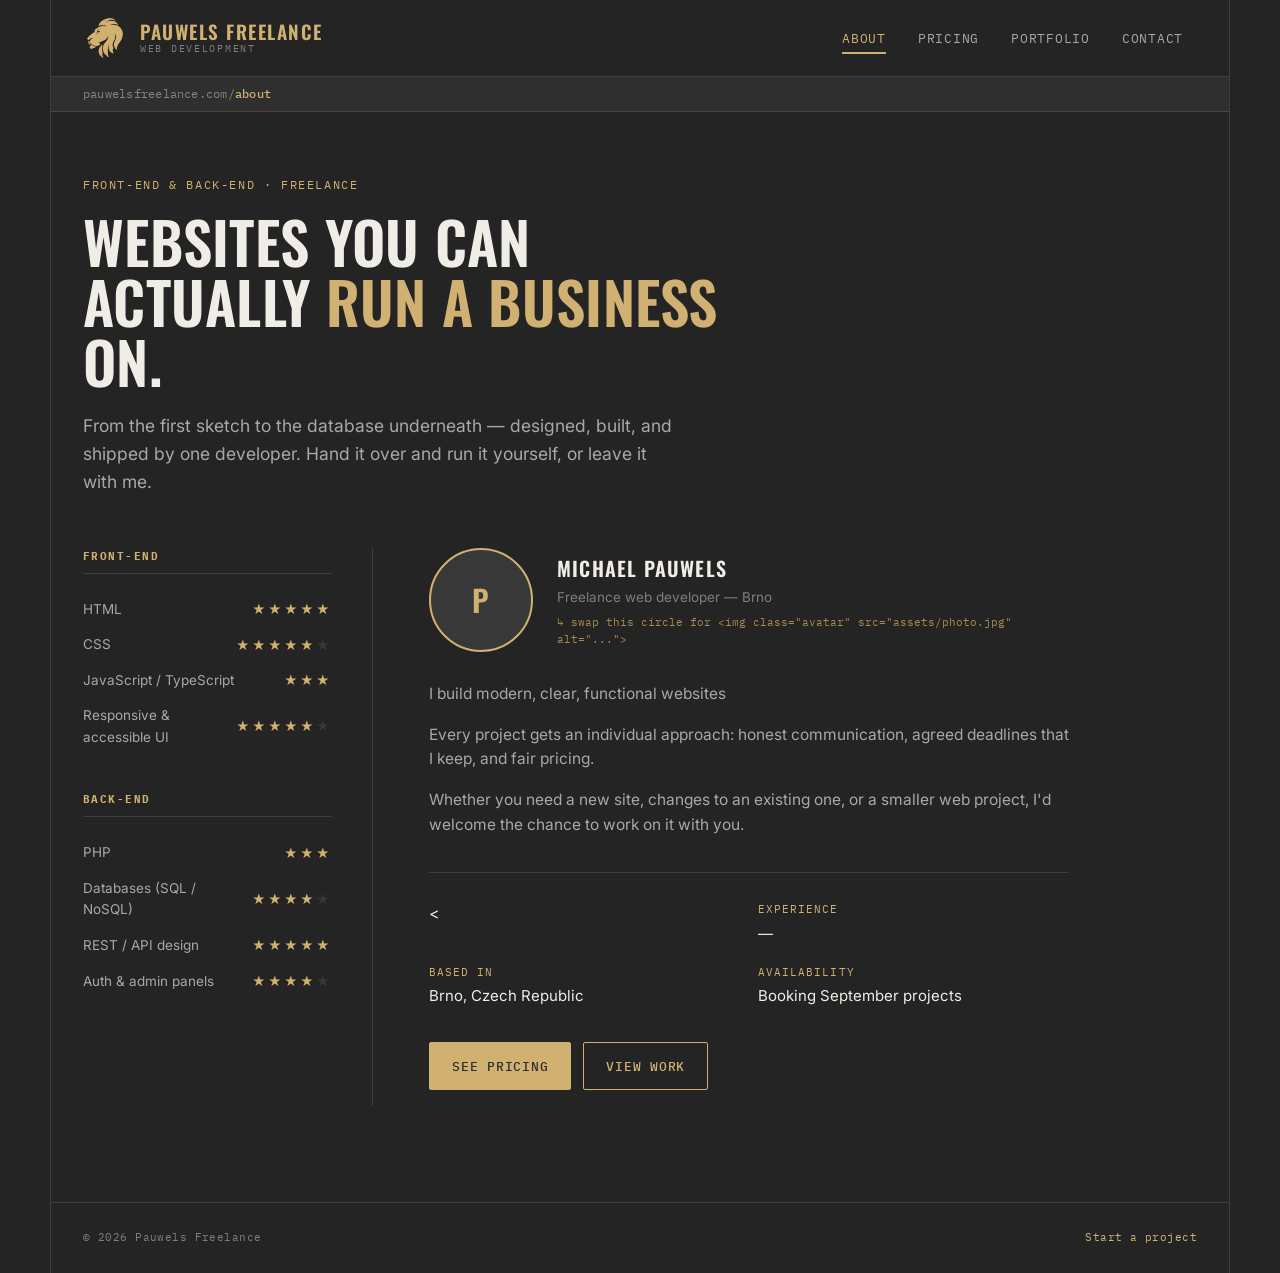
==== index.html @ d640a783 "modified:   index.html" ====
<!DOCTYPE html>
<html lang="en">

<head>
  <meta charset="UTF-8">
  <meta name="viewport" content="width=device-width, initial-scale=1.0">
  <meta name="description"
    content="Pauwels Freelance — front-end and back-end web development. Custom websites, databases and admin panels, built and maintained by one developer.">
  <title>Pauwels Freelance — Web Development</title>
  <link rel="preconnect" href="https://fonts.googleapis.com">
  <link rel="preconnect" href="https://fonts.gstatic.com" crossorigin>
  <link
    href="https://fonts.googleapis.com/css2?family=Oswald:wght@400;500;600&family=Inter:wght@400;500;600&family=IBM+Plex+Mono:wght@400;500&display=swap"
    rel="stylesheet">
  <link rel="icon" href="assets/logo.png">
  <link rel="stylesheet" href="styles.css">
</head>

<body>
  <div class="frame">

    <header class="topbar">
      <a class="brand" href="index.html">
        <img class="brand-logo" src="assets/logo.png" alt="Pauwels Freelance">
        <span class="brand-word">Pauwels Freelance<span>Web Development</span></span>
      </a>
      <nav class="mainnav" id="mainnav">
        <a href="index.html" class="active">About</a>
        <a href="pricing.html">Pricing</a>
        <a href="portfolio.html">Portfolio</a>
        <a href="contact.html">Contact</a>
      </nav>
      <button class="nav-toggle" aria-label="Toggle menu">☰</button>
    </header>

    <div class="pathbar">pauwelsfreelance.com/<b>about</b></div>

    <main>
      <section class="page">
        <p class="eyebrow">Front-end &amp; Back-end · Freelance</p>
        <h1>Websites you can<br>actually <em>run a business</em><br>on.</h1>
        <p class="lede">From the first sketch to the database underneath — designed, built, and shipped by one
          developer. Hand it over and run it yourself, or leave it with me.</p>

        <div class="about-grid">
          <div class="skills-col">
            <h4>Front-end</h4>
            <div class="skill-row"><span>HTML</span><span class="stars"><span class="on">★★★★★</span></span></div>
            <div class="skill-row"><span>CSS</span><span class="stars"><span class="on">★★★★★</span><span
                  class="off">★</span></span></div>
            <div class="skill-row"><span>JavaScript / TypeScript</span><span class="stars"><span
                  class="on">★★★</span></span></div>
            <div class="skill-row"><span>Responsive &amp; accessible UI</span><span class="stars"><span
                  class="on">★★★★★</span><span class="off">★</span></span></div>

            <h4 class="second">Back-end</h4>
            <div class="skill-row"><span>PHP</span><span class="stars"><span class="on">★★★</span></span></div>
            <div class="skill-row"><span>Databases (SQL / NoSQL)</span><span class="stars"><span
                  class="on">★★★★</span><span class="off">★</span></span></div>
            <div class="skill-row"><span>REST / API design</span><span class="stars"><span
                  class="on">★★★★★</span></span></div>
            <div class="skill-row"><span>Auth &amp; admin panels</span><span class="stars"><span
                  class="on">★★★★</span><span class="off">★</span></span></div>
          </div>

          <div class="about-main">
            <div class="avatar-row">
              <div class="avatar">P</div>
              <div>
                <div class="avatar-name">Michael Pauwels</div>
                <div class="avatar-role">Freelance web developer — Brno</div>
                <div class="avatar-note">↳ swap this circle for &lt;img class="avatar" src="assets/photo.jpg"
                  alt="..."&gt;</div>
              </div>
            </div>
            <div class="bio">
              <p>I build modern, clear, functional websites</p>
              <p>Every project gets an individual approach: honest communication, agreed deadlines that I keep, and fair
                pricing.</p>
              <p>Whether you need a new site, changes to an existing one, or a smaller web project, I'd welcome the
                chance to work on it with you.</p>
            </div>
            <div class="facts">
              <<div class="fact">
                <div class="k">Experience</div>
                <div class="v" id="experience" data-start="2026-04-01">—</div>
            </div>
            <div class="fact">
              <div class="k">Based in</div>
              <div class="v">Brno, Czech Republic</div>
            </div>
            <div class="fact">
              <div class="k">Availability</div>
              <div class="v">Booking September projects</div>
            </div>
          </div>
          <p style="margin-top:34px;">
            <a class="btn" href="pricing.html">See pricing</a>
            <a class="btn ghost" href="portfolio.html" style="margin-left:8px;">View work</a>
          </p>
        </div>
  </div>
  </section>
  </main>

  <footer>
    <span>© 2026 Pauwels Freelance</span>
    <span><a href="contact.html">Start a project</a></span>
  </footer>

  </div>
  <script src="script.js"></script>
</body>

</html>
---- styles.css ----
:root{
  /* --- Brand colors, sampled directly from the logo --- */
  --charcoal:#2F2F2F;        /* logo background */
  --gold:#D1B171;            /* logo lion + wordmark */

  /* --- Derived palette --- */
  --bg:#242424;              /* page background, a shade deeper than the logo */
  --surface:#2F2F2F;         /* cards / panels — the exact logo charcoal */
  --surface-2:#383838;       /* raised panels, hover states */
  --gold-bright:#E0C489;     /* hover / highlight */
  --gold-deep:#A98A52;       /* pressed / muted gold */
  --text:#F0EDE6;            /* primary text on dark */
  --text-70:rgba(240,237,230,.66);
  --text-45:rgba(240,237,230,.45);
  --line:rgba(209,177,113,.18);   /* hairlines: gold at low opacity */
  --line-soft:rgba(240,237,230,.10);

  --radius:2px;
  --font-display:'Oswald',sans-serif;   /* echoes the condensed logo wordmark */
  --font-body:'Inter',sans-serif;
  --font-mono:'IBM Plex Mono',monospace;
}
*{box-sizing:border-box;}
html{scroll-behavior:smooth;}
body{
  margin:0;
  background:var(--bg);
  color:var(--text);
  font-family:var(--font-body);
  line-height:1.6;
  -webkit-font-smoothing:antialiased;
}
a{color:inherit;}
:focus-visible{outline:2px solid var(--gold);outline-offset:2px;}
img{max-width:100%;display:block;}

/* ---------- Frame / chrome ---------- */
.frame{
  max-width:1180px;
  margin:0 auto;
  border-left:1px solid var(--line);
  border-right:1px solid var(--line);
  background:var(--bg);
  min-height:100vh;
}
header.topbar{
  display:flex;
  align-items:center;
  justify-content:space-between;
  padding:16px 32px;
  border-bottom:1px solid var(--line);
  background:var(--bg);
  position:sticky;
  top:0;
  z-index:20;
}
.brand{display:flex;align-items:center;gap:13px;text-decoration:none;}
.brand-logo{
  height:44px;width:auto;
  flex-shrink:0;
}
.brand-word{
  font-family:var(--font-display);
  font-weight:600;
  font-size:19px;
  letter-spacing:.08em;
  text-transform:uppercase;
  color:var(--gold);
  line-height:1.1;
}
.brand-word span{
  display:block;
  font-family:var(--font-mono);
  font-size:9.5px;
  letter-spacing:.18em;
  color:var(--text-45);
  text-transform:uppercase;
  font-weight:400;
  margin-top:2px;
}

nav.mainnav{display:flex;gap:4px;align-items:center;}
nav.mainnav a{
  font-family:var(--font-mono);
  font-size:12.5px;
  letter-spacing:.06em;
  text-transform:uppercase;
  text-decoration:none;
  color:var(--text-70);
  padding:9px 14px;
  position:relative;
  border-radius:var(--radius);
  display:inline-block;
  transition:color .15s ease;
}
nav.mainnav a:hover{color:var(--gold-bright);}
nav.mainnav a.active{color:var(--gold);}
nav.mainnav a.active::after{
  content:"";
  position:absolute;
  left:14px;right:14px;bottom:3px;
  height:2px;
  background:var(--gold);
}
.nav-toggle{
  display:none;
  background:none;
  border:1px solid var(--line);
  border-radius:var(--radius);
  width:38px;height:38px;
  cursor:pointer;
  font-family:var(--font-mono);
  color:var(--gold);
  font-size:16px;
}

.pathbar{
  font-family:var(--font-mono);
  font-size:11.5px;
  color:var(--text-45);
  padding:8px 32px;
  border-bottom:1px solid var(--line);
  background:var(--surface);
  letter-spacing:.02em;
}
.pathbar b{color:var(--gold);font-weight:500;}

main{padding:0;}
.page{padding:64px 32px 96px;animation:fade .35s ease;}
@keyframes fade{from{opacity:0;transform:translateY(6px);}to{opacity:1;transform:translateY(0);}}
@media (prefers-reduced-motion:reduce){
  .page{animation:none;}
  html{scroll-behavior:auto;}
}

.eyebrow{
  font-family:var(--font-mono);
  font-size:11.5px;
  letter-spacing:.14em;
  text-transform:uppercase;
  color:var(--gold);
  margin:0 0 16px;
}
h1{
  font-family:var(--font-display);
  font-weight:600;
  font-size:clamp(36px,5.2vw,58px);
  line-height:1.04;
  letter-spacing:.005em;
  text-transform:uppercase;
  margin:0 0 20px;
  color:var(--text);
}
h1 em{font-style:normal;color:var(--gold);}
h2{
  font-family:var(--font-display);
  font-weight:600;
  font-size:28px;
  letter-spacing:.02em;
  text-transform:uppercase;
  margin:0 0 8px;
}
h3{
  font-family:var(--font-display);
  font-weight:500;
  font-size:19px;
  letter-spacing:.04em;
  text-transform:uppercase;
  margin:0 0 6px;
  color:var(--text);
}
p{color:var(--text-70);margin:0 0 16px;}
.lede{font-size:17.5px;max-width:54ch;}

.btn{
  display:inline-flex;
  align-items:center;
  gap:8px;
  font-family:var(--font-mono);
  font-size:12.5px;
  letter-spacing:.06em;
  text-transform:uppercase;
  padding:13px 22px;
  border-radius:var(--radius);
  border:1px solid var(--gold);
  background:var(--gold);
  color:var(--charcoal);
  cursor:pointer;
  text-decoration:none;
  font-weight:500;
  transition:background .15s ease, color .15s ease, transform .1s ease;
}
.btn:hover{background:var(--gold-bright);border-color:var(--gold-bright);}
.btn:active{transform:translateY(1px);}
.btn.ghost{background:transparent;color:var(--gold);}
.btn.ghost:hover{background:var(--gold);color:var(--charcoal);}
.btn.small{padding:9px 16px;font-size:11px;}

/* ---------- ABOUT ---------- */
.about-grid{
  display:grid;
  grid-template-columns:290px 1fr;
  gap:56px;
  margin-top:52px;
}
.skills-col{border-right:1px solid var(--line);padding-right:40px;}
.skills-col h4{
  font-family:var(--font-mono);
  font-size:10.5px;
  text-transform:uppercase;
  letter-spacing:.14em;
  color:var(--gold);
  margin:0 0 18px;
  padding-bottom:8px;
  border-bottom:1px solid var(--line);
}
.skills-col h4.second{margin-top:36px;}
.skill-row{
  display:flex;
  justify-content:space-between;
  align-items:center;
  gap:12px;
  padding:7px 0;
  font-size:13.5px;
  color:var(--text-70);
}
.stars{
  letter-spacing:2px;
  font-size:13px;
  white-space:nowrap;
  flex-shrink:0;
}
.stars .on{color:var(--gold);}
.stars .off{color:var(--line-soft);}

.about-main{max-width:640px;}
.avatar-row{display:flex;gap:24px;align-items:center;margin-bottom:30px;}
.avatar{
  width:104px;height:104px;
  border-radius:50%;
  background:var(--surface-2);
  color:var(--gold);
  display:flex;align-items:center;justify-content:center;
  font-family:var(--font-display);
  font-size:30px;
  font-weight:600;
  letter-spacing:.05em;
  flex-shrink:0;
  border:2px solid var(--gold);
  overflow:hidden;
}
.avatar img{width:100%;height:100%;object-fit:cover;}
.avatar-name{
  font-family:var(--font-display);
  font-size:20px;
  font-weight:600;
  letter-spacing:.06em;
  text-transform:uppercase;
  color:var(--text);
}
.avatar-role{color:var(--text-45);font-size:13.5px;margin-top:3px;}
.avatar-note{font-family:var(--font-mono);font-size:10.5px;color:var(--gold-deep);margin-top:6px;}
.bio p{font-size:15.5px;}
.facts{
  display:grid;
  grid-template-columns:1fr 1fr;
  gap:18px;
  margin-top:34px;
  padding-top:28px;
  border-top:1px solid var(--line);
}
.fact .k{font-family:var(--font-mono);font-size:10.5px;text-transform:uppercase;color:var(--gold);letter-spacing:.1em;}
.fact .v{font-size:15px;margin-top:4px;color:var(--text);}

/* ---------- PRICING ---------- */
.tier-grid{
  display:grid;
  grid-template-columns:repeat(3,1fr);
  gap:1px;
  background:var(--line);
  border:1px solid var(--line);
  margin-top:44px;
}
.tier{
  background:var(--surface);
  padding:32px 26px;
  display:flex;
  flex-direction:column;
}
.tier.featured{
  background:var(--gold);
  color:var(--charcoal);
}
.tier.featured h3{color:var(--charcoal);}
.tier.featured p{color:rgba(47,47,47,.75);}
.tier.featured .tier-tag{color:rgba(47,47,47,.7);}
.tier.featured .tier-price{color:var(--charcoal);}
.tier.featured .tier-price small{color:rgba(47,47,47,.65);}
.tier.featured li{color:rgba(47,47,47,.85);border-top-color:rgba(47,47,47,.18);}
.tier.featured li::before{color:var(--charcoal);}
.tier.featured .btn{background:var(--charcoal);border-color:var(--charcoal);color:var(--gold);}
.tier.featured .btn:hover{background:#1c1c1c;border-color:#1c1c1c;}

.tier-tag{
  font-family:var(--font-mono);
  font-size:10.5px;
  letter-spacing:.14em;
  text-transform:uppercase;
  color:var(--gold);
  margin-bottom:12px;
}
.tier-price{
  font-family:var(--font-display);
  font-weight:600;
  font-size:32px;
  letter-spacing:.02em;
  margin:16px 0 20px;
  color:var(--gold);
}
.tier-price small{
  font-family:var(--font-mono);
  font-size:11.5px;
  color:var(--text-45);
  display:block;
  margin-top:5px;
  font-weight:400;
  letter-spacing:.04em;
  text-transform:none;
}
.tier ul{list-style:none;margin:0 0 26px;padding:0;flex-grow:1;}
.tier li{
  font-size:13.5px;
  color:var(--text-70);
  padding:10px 0;
  border-top:1px solid var(--line-soft);
  display:flex;
  gap:10px;
}
.tier li:first-child{border-top:none;}
.tier li::before{content:"—";color:var(--gold);flex-shrink:0;}

.addons{
  display:grid;
  grid-template-columns:1fr 1fr;
  gap:1px;
  background:var(--line);
  border:1px solid var(--line);
  border-top:none;
}
.addon{background:var(--surface-2);padding:28px 26px;}
.addon .rate{
  font-family:var(--font-display);
  font-weight:600;
  font-size:24px;
  letter-spacing:.03em;
  color:var(--gold);
  margin:10px 0 12px;
}
.addon p{font-size:13.5px;}

/* ---------- PORTFOLIO ---------- */
.proj-grid{
  display:grid;
  grid-template-columns:repeat(2,1fr);
  gap:1px;
  background:var(--line);
  border:1px solid var(--line);
  margin-top:44px;
}
.proj{
  background:var(--surface);
  display:flex;
  flex-direction:column;
  transition:background .2s ease;
}
.proj:hover{background:var(--surface-2);}
.proj-thumb{
  aspect-ratio:16/9;
  background:var(--bg);
  border-bottom:1px solid var(--line);
  display:flex;align-items:center;justify-content:center;
  overflow:hidden;
}
.proj-thumb img{width:100%;height:100%;object-fit:cover;}
.proj-thumb span{
  font-family:var(--font-mono);
  font-size:10.5px;
  letter-spacing:.1em;
  text-transform:uppercase;
  color:var(--gold-deep);
  border:1px dashed var(--line);
  padding:6px 12px;
}
.proj-body{padding:24px;flex-grow:1;display:flex;flex-direction:column;}
.proj-tags{display:flex;flex-wrap:wrap;gap:6px;margin-bottom:14px;}
.proj-tags span{
  font-family:var(--font-mono);
  font-size:10px;
  letter-spacing:.06em;
  color:var(--gold);
  border:1px solid var(--line);
  padding:3px 9px;
  border-radius:999px;
}
.proj-body p{font-size:13.5px;margin-bottom:20px;flex-grow:1;}
.proj-body .btn{align-self:flex-start;}

/* ---------- CONTACT ---------- */
.contact-grid{display:grid;grid-template-columns:1fr 1fr;gap:56px;margin-top:44px;}
form{display:flex;flex-direction:column;gap:20px;}
label{
  font-family:var(--font-mono);
  font-size:10.5px;
  text-transform:uppercase;
  letter-spacing:.12em;
  color:var(--gold);
  margin-bottom:7px;
  display:block;
}
input,select,textarea{
  width:100%;
  font-family:var(--font-body);
  font-size:14.5px;
  padding:12px 14px;
  border:1px solid var(--line);
  border-radius:var(--radius);
  background:var(--surface);
  color:var(--text);
}
input:focus,select:focus,textarea:focus{border-color:var(--gold);}
select option{background:var(--surface);color:var(--text);}
textarea{resize:vertical;min-height:130px;}
input::placeholder,textarea::placeholder{color:var(--text-45);}

.contact-side{border-left:1px solid var(--line);padding-left:44px;}
.contact-side h4{
  font-family:var(--font-mono);
  font-size:10.5px;
  text-transform:uppercase;
  letter-spacing:.12em;
  color:var(--gold);
  margin:0 0 12px;
}
.contact-side .direct{margin-bottom:34px;}
.contact-side .direct a{
  font-size:15px;
  text-decoration:none;
  color:var(--text);
  border-bottom:1px solid var(--gold);
}
.contact-side .direct a:hover{color:var(--gold);}
.contact-side .direct p{margin:0;}

.selected-tier-banner{
  display:none;
  background:var(--surface-2);
  border-left:3px solid var(--gold);
  color:var(--text-70);
  padding:14px 16px;
  font-family:var(--font-mono);
  font-size:12.5px;
  margin-bottom:24px;
  border-radius:var(--radius);
}
.selected-tier-banner.show{display:block;}
.selected-tier-banner b{color:var(--gold);font-weight:500;}
.form-status{
  font-family:var(--font-mono);
  font-size:12.5px;
  color:var(--gold);
  display:none;
}
.form-status.show{display:block;}

footer{
  border-top:1px solid var(--line);
  padding:26px 32px;
  display:flex;
  justify-content:space-between;
  align-items:center;
  font-family:var(--font-mono);
  font-size:11px;
  letter-spacing:.04em;
  color:var(--text-45);
  flex-wrap:wrap;
  gap:10px;
}
footer a{color:var(--gold);text-decoration:none;}

@media (max-width:820px){
  .about-grid,.contact-grid{grid-template-columns:1fr;gap:0;}
  .skills-col{border-right:none;border-bottom:1px solid var(--line);padding-right:0;padding-bottom:34px;margin-bottom:34px;}
  .contact-side{border-left:none;border-top:1px solid var(--line);padding-left:0;padding-top:36px;margin-top:36px;}
  .tier-grid,.proj-grid,.addons{grid-template-columns:1fr;}
  nav.mainnav{
    display:none;
    position:absolute;
    top:77px;left:0;right:0;
    background:var(--surface);
    border-bottom:1px solid var(--line);
    flex-direction:column;
    align-items:flex-start;
    padding:10px 32px 18px;
    gap:2px;
  }
  nav.mainnav.open{display:flex;}
  .nav-toggle{display:block;}
  header.topbar{padding:14px 20px;}
  .page{padding:44px 20px 72px;}
  .pathbar{padding:8px 20px;}
  footer{padding:22px 20px;}
  .avatar-row{gap:18px;}
}
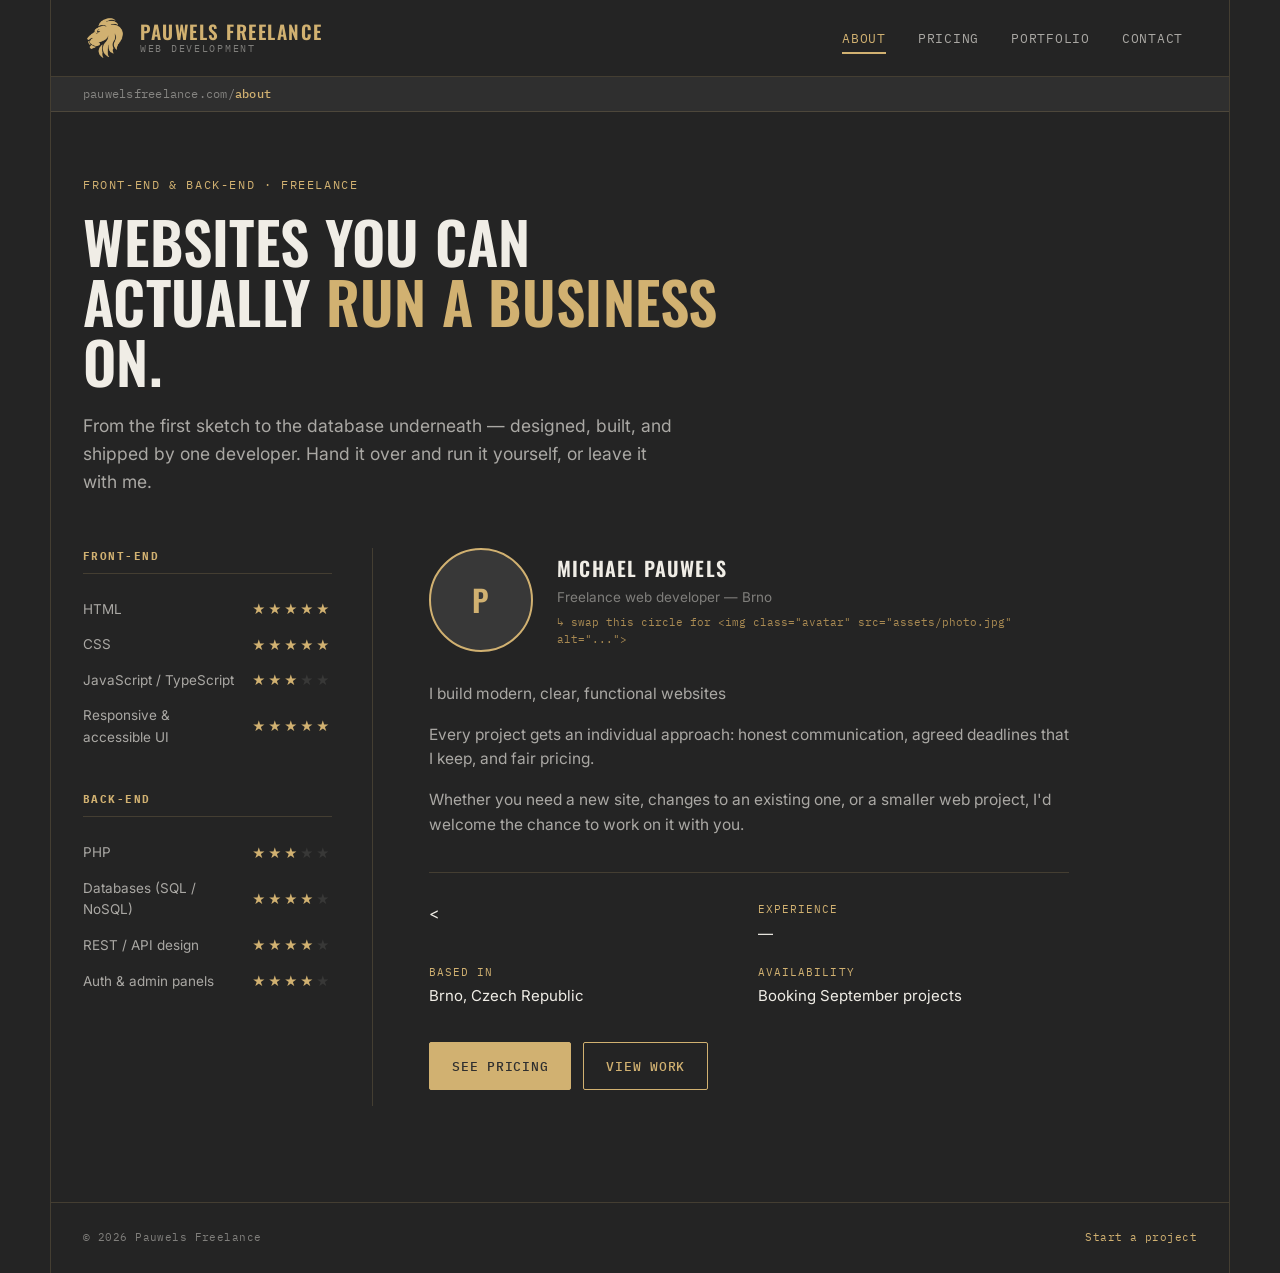
==== commit b8e553a0: "modified:   index.html" ====
--- a/index.html
+++ b/index.html
@@ -46,21 +46,15 @@
           <div class="skills-col">
             <h4>Front-end</h4>
             <div class="skill-row"><span>HTML</span><span class="stars"><span class="on">★★★★★</span></span></div>
-            <div class="skill-row"><span>CSS</span><span class="stars"><span class="on">★★★★★</span><span
-                  class="off">★</span></span></div>
-            <div class="skill-row"><span>JavaScript / TypeScript</span><span class="stars"><span
-                  class="on">★★★</span></span></div>
-            <div class="skill-row"><span>Responsive &amp; accessible UI</span><span class="stars"><span
-                  class="on">★★★★★</span><span class="off">★</span></span></div>
+            <div class="skill-row"><span>CSS</span><span class="stars"><span class="on">★★★★★</span><span class="off"></span></span></div>
+            <div class="skill-row"><span>JavaScript / TypeScript</span><span class="stars"><span class="on">★★★</span><span class="off">★★</span></span></div>
+            <div class="skill-row"><span>Responsive &amp; accessible UI</span><span class="stars"><span class="on">★★★★★</span><span class="off"></span></span></div>
 
             <h4 class="second">Back-end</h4>
-            <div class="skill-row"><span>PHP</span><span class="stars"><span class="on">★★★</span></span></div>
-            <div class="skill-row"><span>Databases (SQL / NoSQL)</span><span class="stars"><span
-                  class="on">★★★★</span><span class="off">★</span></span></div>
-            <div class="skill-row"><span>REST / API design</span><span class="stars"><span
-                  class="on">★★★★★</span></span></div>
-            <div class="skill-row"><span>Auth &amp; admin panels</span><span class="stars"><span
-                  class="on">★★★★</span><span class="off">★</span></span></div>
+            <div class="skill-row"><span>PHP</span><span class="stars"><span class="on">★★★</span><span class="off">★★</span></span></div>
+            <div class="skill-row"><span>Databases (SQL / NoSQL)</span><span class="stars"><span class="on">★★★★</span><span class="off">★</span></span></div>
+            <div class="skill-row"><span>REST / API design</span><span class="stars"><span class="on">★★★★</span><span class="off">★</span></span></div>
+            <div class="skill-row"><span>Auth &amp; admin panels</span><span class="stars"><span class="on">★★★★</span><span class="off">★</span></span></div>
           </div>
 
           <div class="about-main">
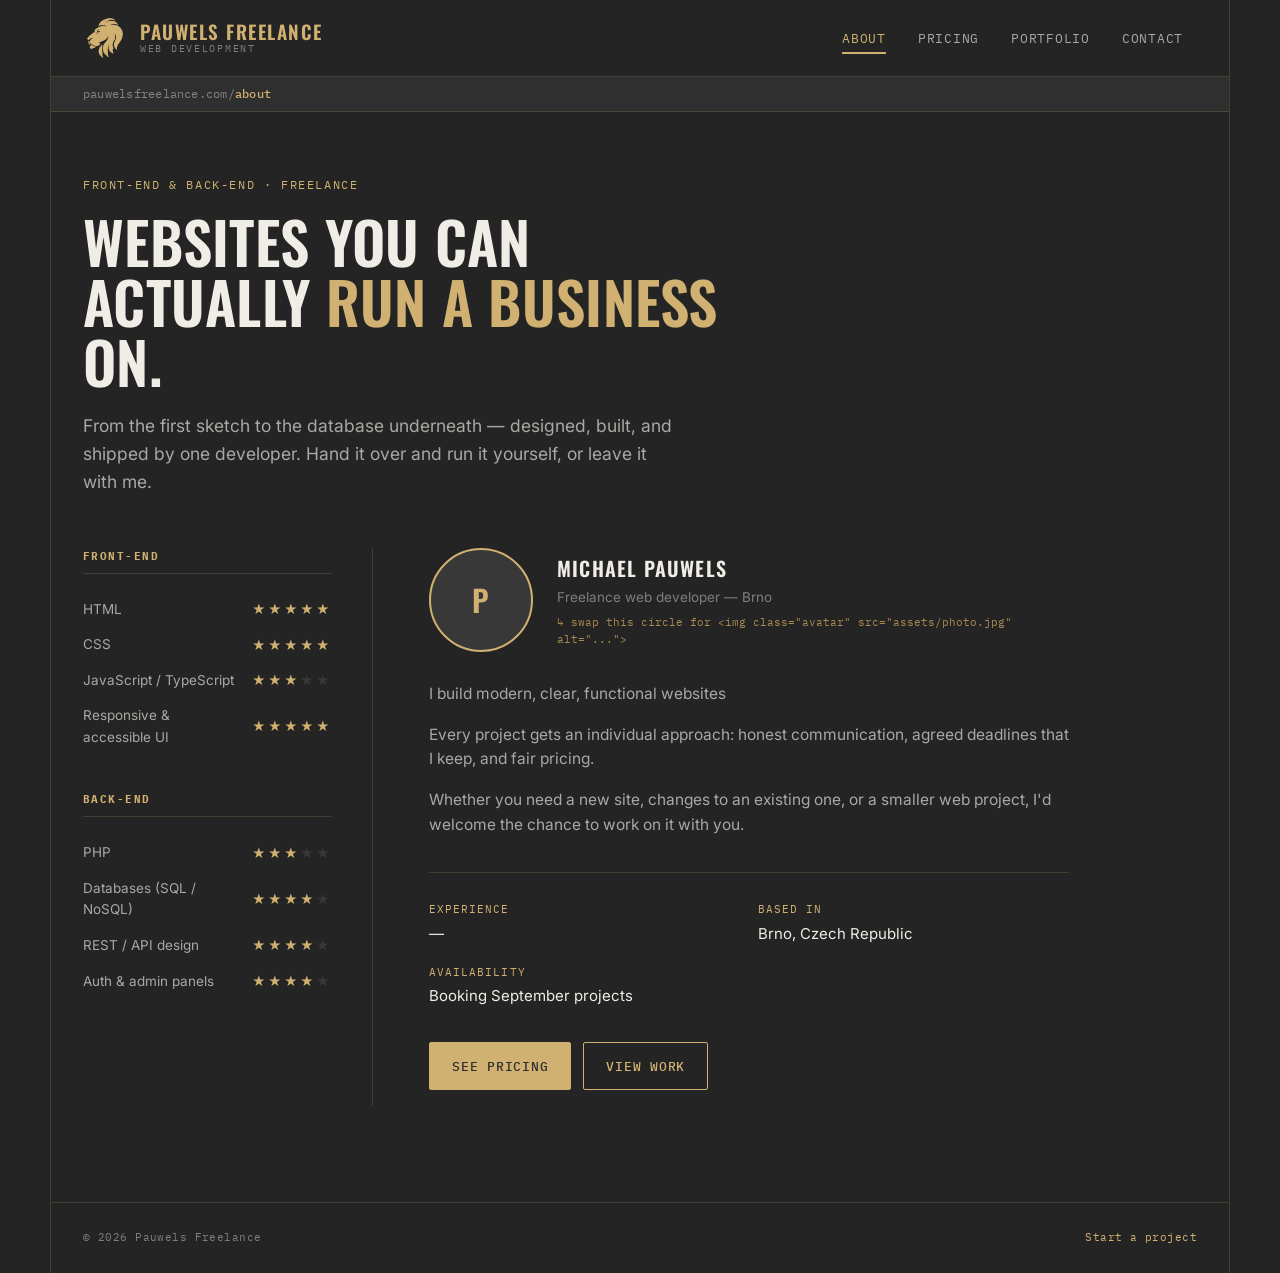
==== commit 3f9b51cf: "Changes to be committed: 	modified:   contact.html 	modified:   index.html 	modified:   portfolio.ht" ====
--- a/index.html
+++ b/index.html
@@ -20,10 +20,10 @@
   <div class="frame">
 
     <header class="topbar">
-      <a class="brand" href="index.html">
-        <img class="brand-logo" src="assets/logo.png" alt="Pauwels Freelance">
-        <span class="brand-word">Pauwels Freelance<span>Web Development</span></span>
-      </a>
+    <a class="brand" href="index.html">
+      <img class="brand-logo" src="assets/logo.png" alt="Pauwels Freelance">
+      <span class="brand-word">Pauwels Freelance<span>Web Development</span></span>
+    </a>
       <nav class="mainnav" id="mainnav">
         <a href="index.html" class="active">About</a>
         <a href="pricing.html">Pricing</a>
@@ -75,7 +75,7 @@
                 chance to work on it with you.</p>
             </div>
             <div class="facts">
-              <<div class="fact">
+            <div class="fact">
                 <div class="k">Experience</div>
                 <div class="v" id="experience" data-start="2026-04-01">—</div>
             </div>
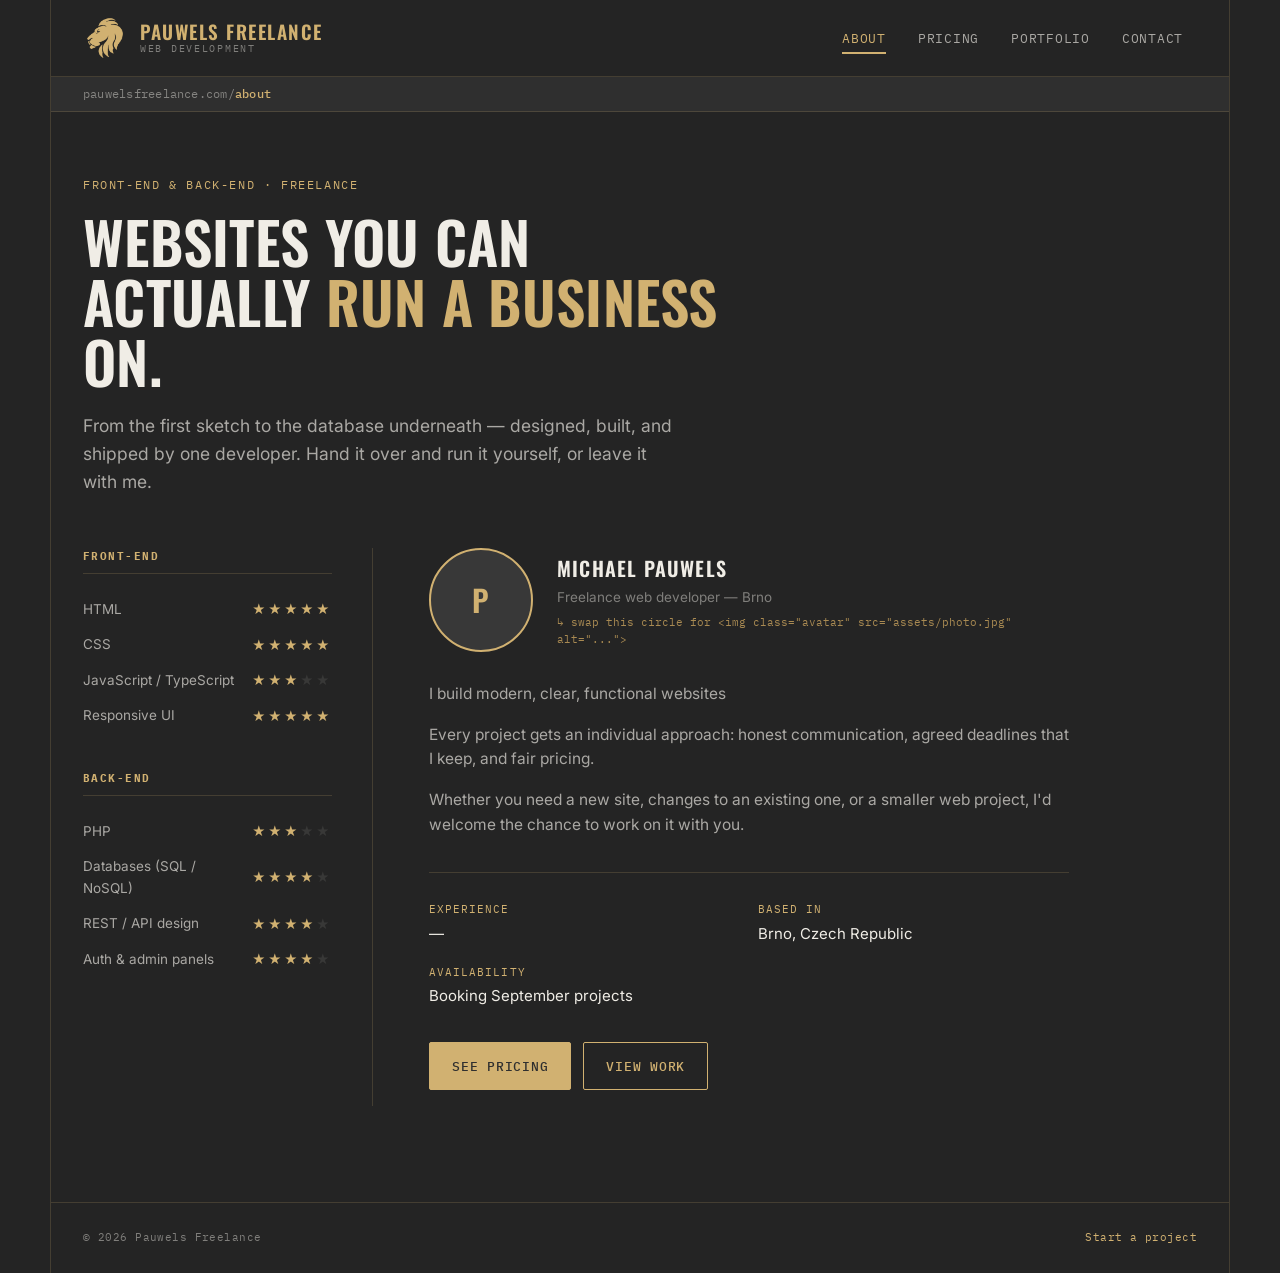
==== commit 0db56988: "modified:   index.html" ====
--- a/index.html
+++ b/index.html
@@ -48,7 +48,7 @@
             <div class="skill-row"><span>HTML</span><span class="stars"><span class="on">★★★★★</span></span></div>
             <div class="skill-row"><span>CSS</span><span class="stars"><span class="on">★★★★★</span><span class="off"></span></span></div>
             <div class="skill-row"><span>JavaScript / TypeScript</span><span class="stars"><span class="on">★★★</span><span class="off">★★</span></span></div>
-            <div class="skill-row"><span>Responsive &amp; accessible UI</span><span class="stars"><span class="on">★★★★★</span><span class="off"></span></span></div>
+            <div class="skill-row"><span>Responsive UI</span><span class="stars"><span class="on">★★★★★</span><span class="off"></span></span></div>
 
             <h4 class="second">Back-end</h4>
             <div class="skill-row"><span>PHP</span><span class="stars"><span class="on">★★★</span><span class="off">★★</span></span></div>
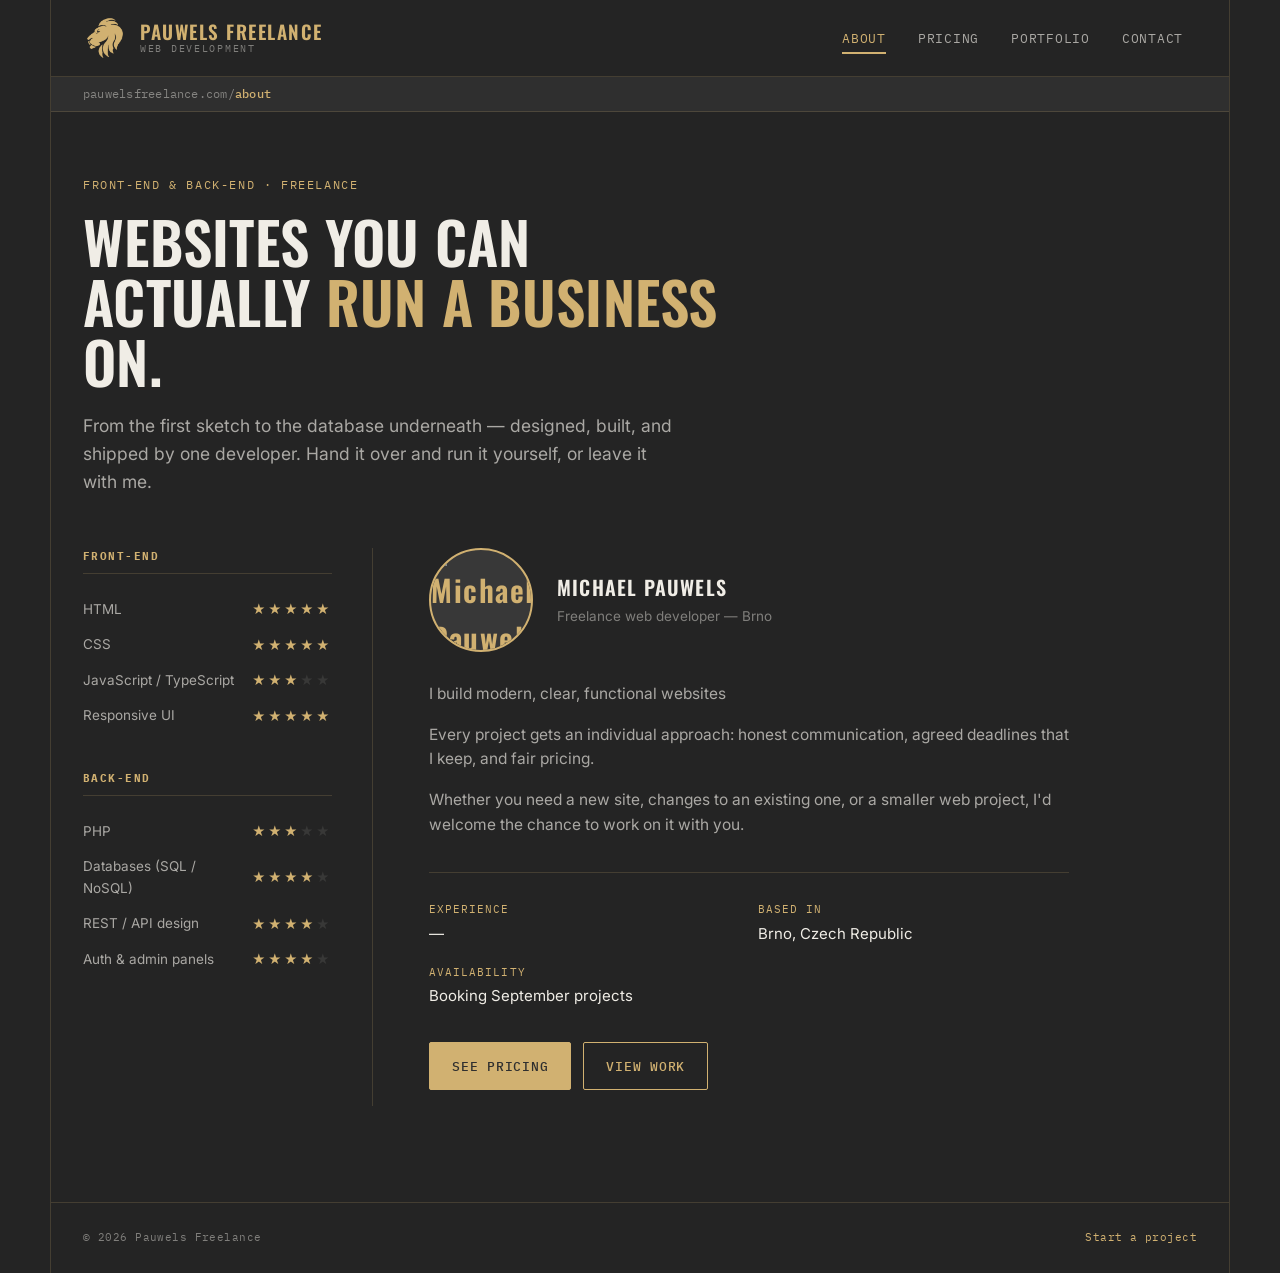
==== commit 56ceeb3b: "modified:   index.html" ====
--- a/index.html
+++ b/index.html
@@ -59,12 +59,10 @@
 
           <div class="about-main">
             <div class="avatar-row">
-              <div class="avatar">P</div>
+              <img class="avatar" src="assets/photo.jpg" alt="Michael Pauwels">
               <div>
                 <div class="avatar-name">Michael Pauwels</div>
                 <div class="avatar-role">Freelance web developer — Brno</div>
-                <div class="avatar-note">↳ swap this circle for &lt;img class="avatar" src="assets/photo.jpg"
-                  alt="..."&gt;</div>
               </div>
             </div>
             <div class="bio">
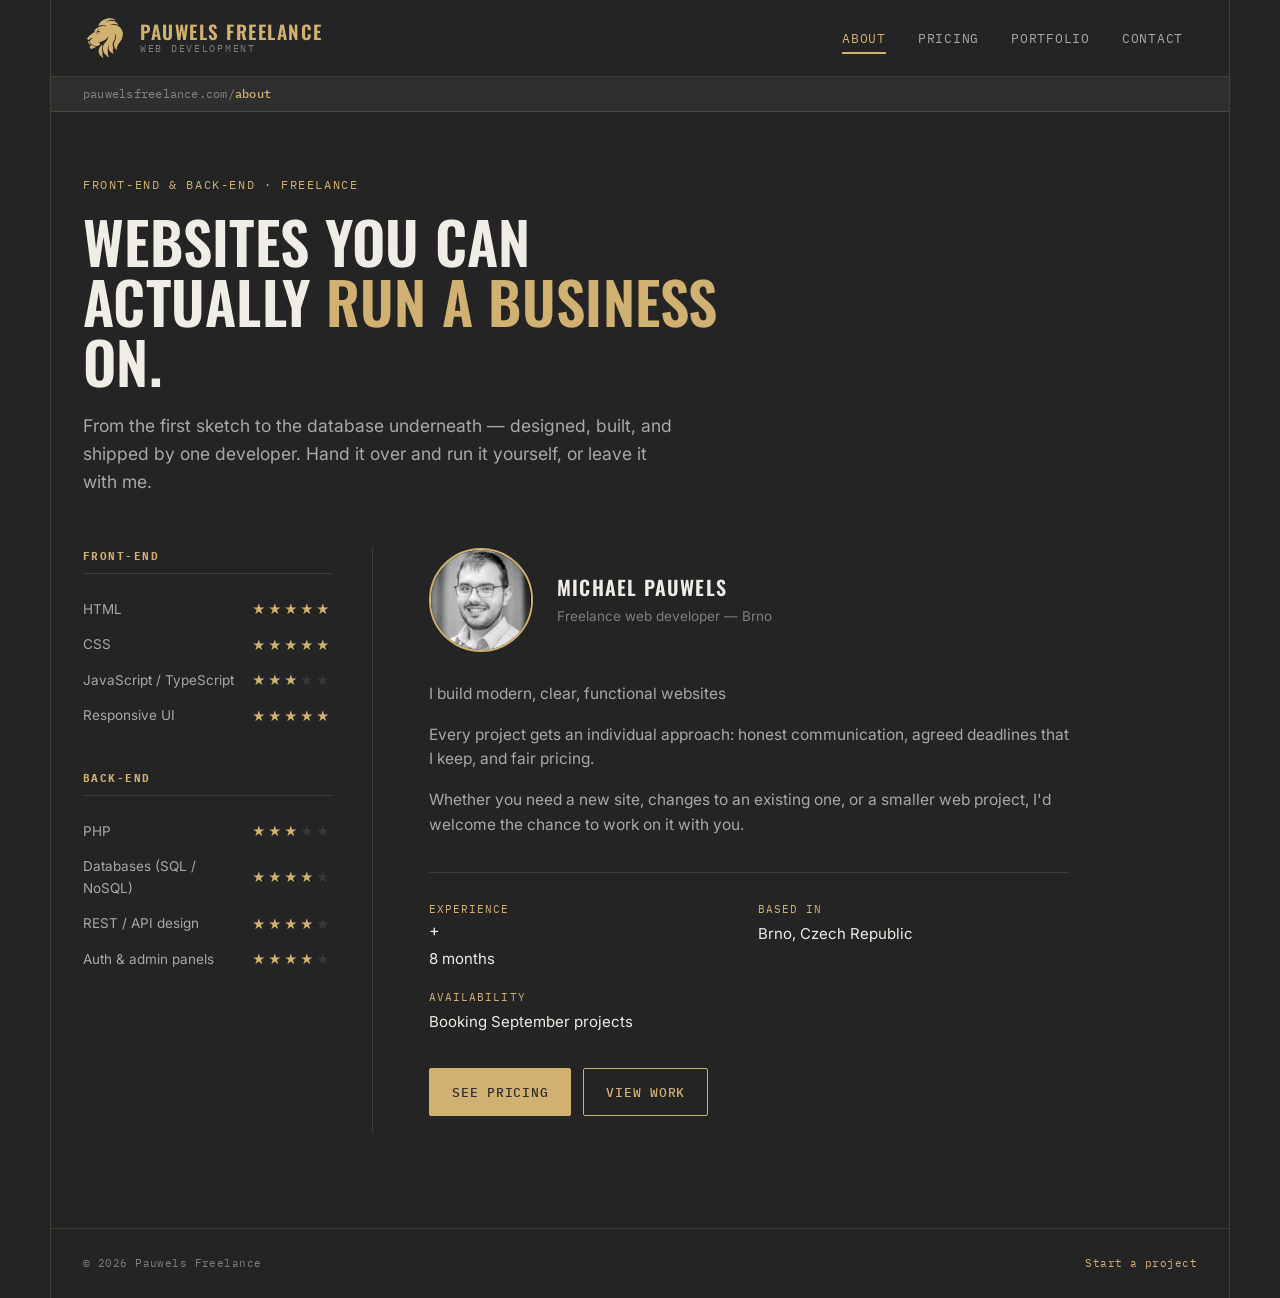
==== commit a8d9b139: "modified:   index.html" ====
--- a/index.html
+++ b/index.html
@@ -75,7 +75,7 @@
             <div class="facts">
             <div class="fact">
                 <div class="k">Experience</div>
-                <div class="v" id="experience" data-start="2026-04-01">—</div>
+                +<div class="v" id="experience" data-start="2026-04-01">—</div>
             </div>
             <div class="fact">
               <div class="k">Based in</div>
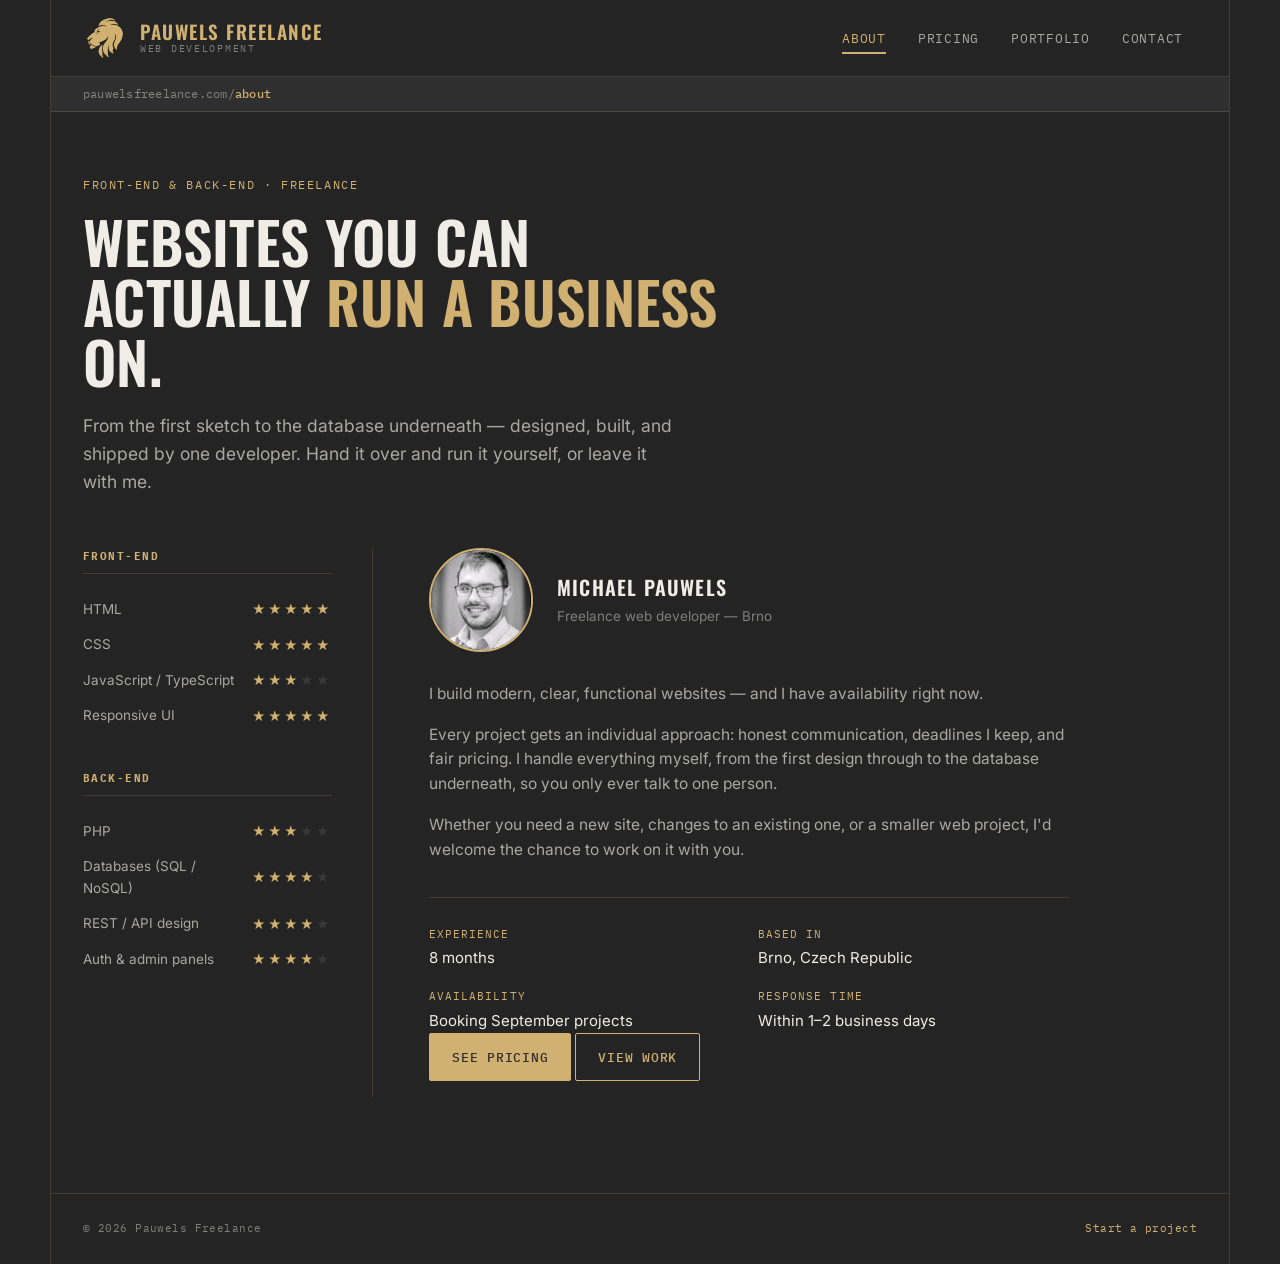
==== commit fb31be90: "modified:   index.html" ====
--- a/index.html
+++ b/index.html
@@ -5,7 +5,7 @@
   <meta charset="UTF-8">
   <meta name="viewport" content="width=device-width, initial-scale=1.0">
   <meta name="description"
-    content="Pauwels Freelance — front-end and back-end web development. Custom websites, databases and admin panels, built and maintained by one developer.">
+    content="Pauwels Freelance — front-end and back-end web development in Brno. Custom websites, databases and admin panels, built and maintained by one developer.">
   <title>Pauwels Freelance — Web Development</title>
   <link rel="preconnect" href="https://fonts.googleapis.com">
   <link rel="preconnect" href="https://fonts.gstatic.com" crossorigin>
@@ -20,10 +20,10 @@
   <div class="frame">
 
     <header class="topbar">
-    <a class="brand" href="index.html">
-      <img class="brand-logo" src="assets/logo.png" alt="Pauwels Freelance">
-      <span class="brand-word">Pauwels Freelance<span>Web Development</span></span>
-    </a>
+      <a class="brand" href="index.html">
+        <img class="brand-logo" src="assets/logo.png" alt="Pauwels Freelance">
+        <span class="brand-word">Pauwels Freelance<span>Web Development</span></span>
+      </a>
       <nav class="mainnav" id="mainnav">
         <a href="index.html" class="active">About</a>
         <a href="pricing.html">Pricing</a>
@@ -43,21 +43,29 @@
           developer. Hand it over and run it yourself, or leave it with me.</p>
 
         <div class="about-grid">
+
           <div class="skills-col">
             <h4>Front-end</h4>
             <div class="skill-row"><span>HTML</span><span class="stars"><span class="on">★★★★★</span></span></div>
-            <div class="skill-row"><span>CSS</span><span class="stars"><span class="on">★★★★★</span><span class="off"></span></span></div>
-            <div class="skill-row"><span>JavaScript / TypeScript</span><span class="stars"><span class="on">★★★</span><span class="off">★★</span></span></div>
-            <div class="skill-row"><span>Responsive UI</span><span class="stars"><span class="on">★★★★★</span><span class="off"></span></span></div>
+            <div class="skill-row"><span>CSS</span><span class="stars"><span class="on">★★★★★</span></span></div>
+            <div class="skill-row"><span>JavaScript / TypeScript</span><span class="stars"><span
+                  class="on">★★★</span><span class="off">★★</span></span></div>
+            <div class="skill-row"><span>Responsive UI</span><span class="stars"><span class="on">★★★★★</span></span>
+            </div>
 
             <h4 class="second">Back-end</h4>
-            <div class="skill-row"><span>PHP</span><span class="stars"><span class="on">★★★</span><span class="off">★★</span></span></div>
-            <div class="skill-row"><span>Databases (SQL / NoSQL)</span><span class="stars"><span class="on">★★★★</span><span class="off">★</span></span></div>
-            <div class="skill-row"><span>REST / API design</span><span class="stars"><span class="on">★★★★</span><span class="off">★</span></span></div>
-            <div class="skill-row"><span>Auth &amp; admin panels</span><span class="stars"><span class="on">★★★★</span><span class="off">★</span></span></div>
+            <div class="skill-row"><span>PHP</span><span class="stars"><span class="on">★★★</span><span
+                  class="off">★★</span></span></div>
+            <div class="skill-row"><span>Databases (SQL / NoSQL)</span><span class="stars"><span
+                  class="on">★★★★</span><span class="off">★</span></span></div>
+            <div class="skill-row"><span>REST / API design</span><span class="stars"><span class="on">★★★★</span><span
+                  class="off">★</span></span></div>
+            <div class="skill-row"><span>Auth &amp; admin panels</span><span class="stars"><span
+                  class="on">★★★★</span><span class="off">★</span></span></div>
           </div>
 
           <div class="about-main">
+
             <div class="avatar-row">
               <img class="avatar" src="assets/photo.jpg" alt="Michael Pauwels">
               <div>
@@ -65,43 +73,53 @@
                 <div class="avatar-role">Freelance web developer — Brno</div>
               </div>
             </div>
+
             <div class="bio">
-              <p>I build modern, clear, functional websites</p>
-              <p>Every project gets an individual approach: honest communication, agreed deadlines that I keep, and fair
-                pricing.</p>
+              <p>I build modern, clear, functional websites — and I have availability right now.</p>
+              <p>Every project gets an individual approach: honest communication, deadlines I keep, and fair pricing. I
+                handle everything myself, from the first design through to the database underneath, so you only ever
+                talk to one person.</p>
               <p>Whether you need a new site, changes to an existing one, or a smaller web project, I'd welcome the
                 chance to work on it with you.</p>
             </div>
+
             <div class="facts">
-            <div class="fact">
+              <div class="fact">
                 <div class="k">Experience</div>
-                +<div class="v" id="experience" data-start="2026-04-01">—</div>
+                <div class="v" id="experience" data-start="2026-04-01">—</div>
+              </div>
+              <div class="fact">
+                <div class="k">Based in</div>
+                <div class="v">Brno, Czech Republic</div>
+              </div>
+              <div class="fact">
+                <div class="k">Availability</div>
+                <div class="v" id="availability">Booking September projects</div>
+              </div>
+              <div class="fact">
+                <div class="k">Response time</div>
+                <div class="v">Within 1–2 business days</div>
+              </div>
             </div>
-            <div class="fact">
-              <div class="k">Based in</div>
-              <div class="v">Brno, Czech Republic</div>
-            </div>
-            <div class="fact">
-              <div class="k">Availability</div>
-              <div class="v">Booking September projects</div>
-            </div>
+
+            <p class="about-cta">
+              <a class="btn" href="pricing.html">See pricing</a>
+              <a class="btn ghost" href="portfolio.html">View work</a>
+            </p>
+
           </div>
-          <p style="margin-top:34px;">
-            <a class="btn" href="pricing.html">See pricing</a>
-            <a class="btn ghost" href="portfolio.html" style="margin-left:8px;">View work</a>
-          </p>
+
         </div>
-  </div>
-  </section>
-  </main>
+      </section>
+    </main>
 
-  <footer>
-    <span>© 2026 Pauwels Freelance</span>
-    <span><a href="contact.html">Start a project</a></span>
-  </footer>
+    <footer>
+      <span>© 2026 Pauwels Freelance</span>
+      <span><a href="contact.html">Start a project</a></span>
+    </footer>
 
   </div>
   <script src="script.js"></script>
 </body>
 
-</html>+</html>
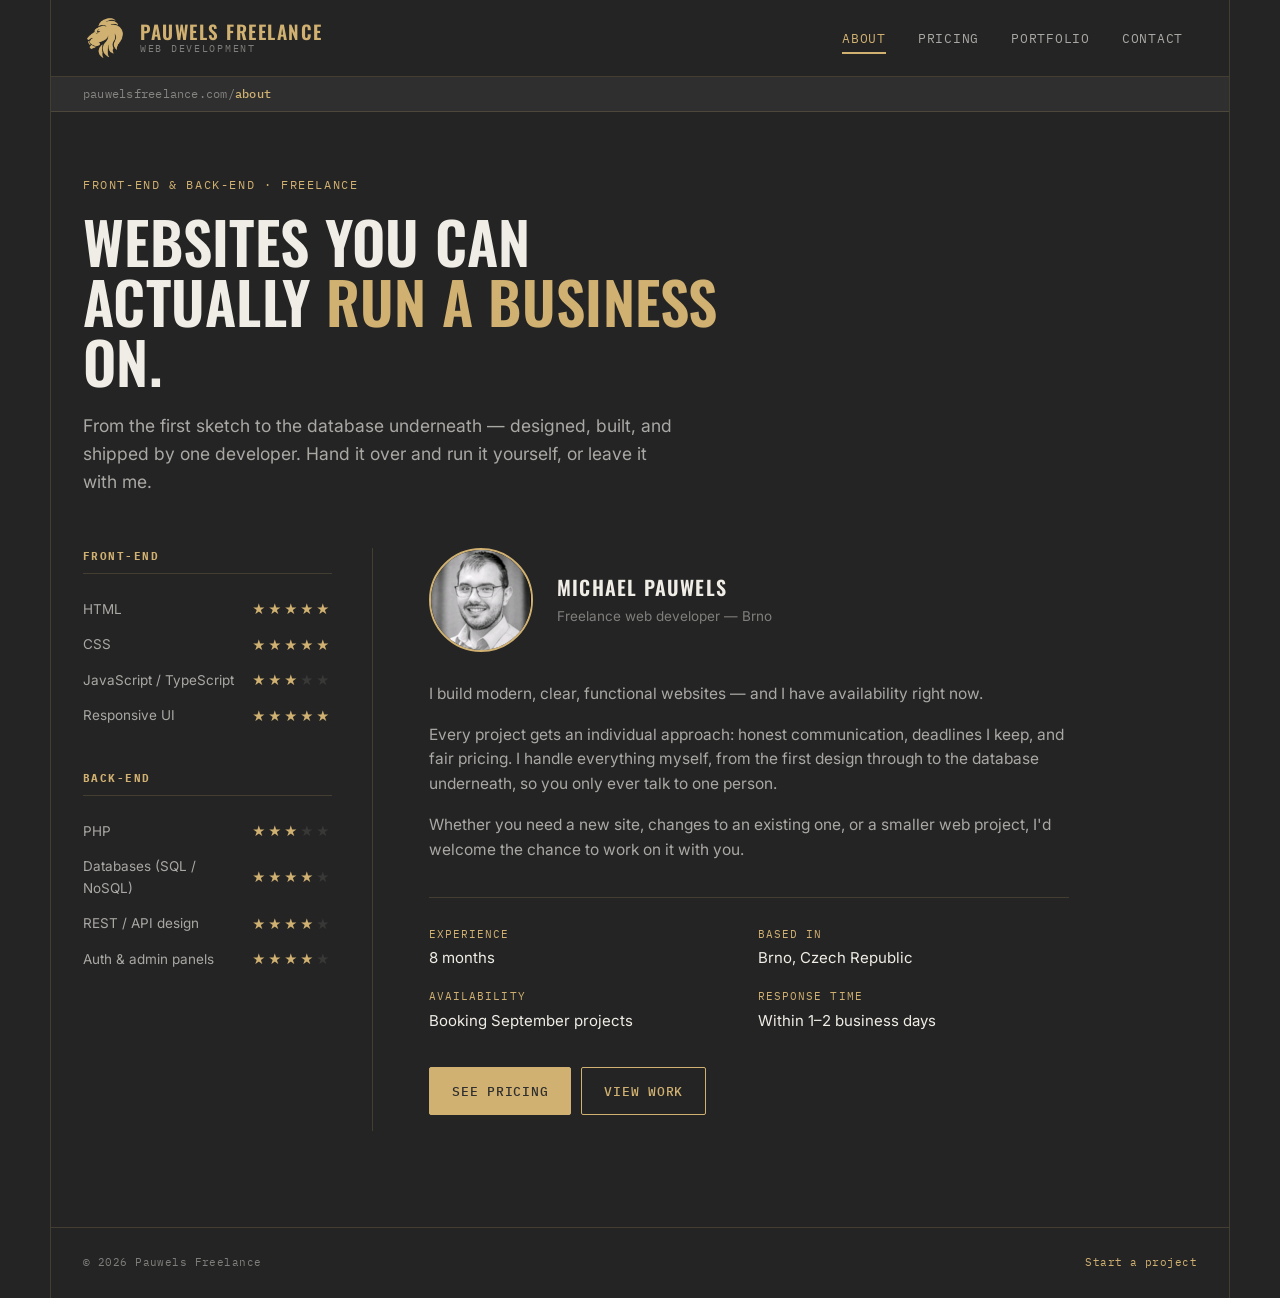
==== commit 98b85975: "modified:   contact.html 	modified:   index.html 	modified:   portfolio.html 	modified:   pricing.ht" ====
--- a/index.html
+++ b/index.html
@@ -122,4 +122,4 @@
   <script src="script.js"></script>
 </body>
 
-</html>
+</html>
--- a/styles.css
+++ b/styles.css
@@ -4,19 +4,19 @@
   --gold:#D1B171;            /* logo lion + wordmark */
 
   /* --- Derived palette --- */
-  --bg:#242424;              /* page background, a shade deeper than the logo */
-  --surface:#2F2F2F;         /* cards / panels — the exact logo charcoal */
-  --surface-2:#383838;       /* raised panels, hover states */
-  --gold-bright:#E0C489;     /* hover / highlight */
-  --gold-deep:#A98A52;       /* pressed / muted gold */
-  --text:#F0EDE6;            /* primary text on dark */
+  --bg:#242424;
+  --surface:#2F2F2F;
+  --surface-2:#383838;
+  --gold-bright:#E0C489;
+  --gold-deep:#A98A52;
+  --text:#F0EDE6;
   --text-70:rgba(240,237,230,.66);
   --text-45:rgba(240,237,230,.45);
-  --line:rgba(209,177,113,.18);   /* hairlines: gold at low opacity */
+  --line:rgba(209,177,113,.18);
   --line-soft:rgba(240,237,230,.10);
 
   --radius:2px;
-  --font-display:'Oswald',sans-serif;   /* echoes the condensed logo wordmark */
+  --font-display:'Oswald',sans-serif;
   --font-body:'Inter',sans-serif;
   --font-mono:'IBM Plex Mono',monospace;
 }
@@ -55,10 +55,7 @@
   z-index:20;
 }
 .brand{display:flex;align-items:center;gap:13px;text-decoration:none;}
-.brand-logo{
-  height:44px;width:auto;
-  flex-shrink:0;
-}
+.brand-logo{height:44px;width:auto;flex-shrink:0;}
 .brand-word{
   font-family:var(--font-display);
   font-weight:600;
@@ -152,14 +149,6 @@
   color:var(--text);
 }
 h1 em{font-style:normal;color:var(--gold);}
-h2{
-  font-family:var(--font-display);
-  font-weight:600;
-  font-size:28px;
-  letter-spacing:.02em;
-  text-transform:uppercase;
-  margin:0 0 8px;
-}
 h3{
   font-family:var(--font-display);
   font-weight:500;
@@ -224,12 +213,7 @@
   font-size:13.5px;
   color:var(--text-70);
 }
-.stars{
-  letter-spacing:2px;
-  font-size:13px;
-  white-space:nowrap;
-  flex-shrink:0;
-}
+.stars{letter-spacing:2px;font-size:13px;white-space:nowrap;flex-shrink:0;}
 .stars .on{color:var(--gold);}
 .stars .off{color:var(--line-soft);}
 
@@ -250,6 +234,7 @@
   overflow:hidden;
 }
 .avatar img{width:100%;height:100%;object-fit:cover;}
+img.avatar{object-fit:cover;}   /* when the avatar IS the <img> */
 .avatar-name{
   font-family:var(--font-display);
   font-size:20px;
@@ -259,7 +244,6 @@
   color:var(--text);
 }
 .avatar-role{color:var(--text-45);font-size:13.5px;margin-top:3px;}
-.avatar-note{font-family:var(--font-mono);font-size:10.5px;color:var(--gold-deep);margin-top:6px;}
 .bio p{font-size:15.5px;}
 .facts{
   display:grid;
@@ -271,6 +255,7 @@
 }
 .fact .k{font-family:var(--font-mono);font-size:10.5px;text-transform:uppercase;color:var(--gold);letter-spacing:.1em;}
 .fact .v{font-size:15px;margin-top:4px;color:var(--text);}
+.about-cta{display:flex;gap:10px;flex-wrap:wrap;margin-top:34px;}
 
 /* ---------- PRICING ---------- */
 .tier-grid{
@@ -281,16 +266,8 @@
   border:1px solid var(--line);
   margin-top:44px;
 }
-.tier{
-  background:var(--surface);
-  padding:32px 26px;
-  display:flex;
-  flex-direction:column;
-}
-.tier.featured{
-  background:var(--gold);
-  color:var(--charcoal);
-}
+.tier{background:var(--surface);padding:32px 26px;display:flex;flex-direction:column;}
+.tier.featured{background:var(--gold);color:var(--charcoal);}
 .tier.featured h3{color:var(--charcoal);}
 .tier.featured p{color:rgba(47,47,47,.75);}
 .tier.featured .tier-tag{color:rgba(47,47,47,.7);}
@@ -367,12 +344,7 @@
   border:1px solid var(--line);
   margin-top:44px;
 }
-.proj{
-  background:var(--surface);
-  display:flex;
-  flex-direction:column;
-  transition:background .2s ease;
-}
+.proj{background:var(--surface);display:flex;flex-direction:column;transition:background .2s ease;}
 .proj:hover{background:var(--surface-2);}
 .proj-thumb{
   aspect-ratio:16/9;
@@ -381,7 +353,7 @@
   display:flex;align-items:center;justify-content:center;
   overflow:hidden;
 }
-.proj-thumb img{width:100%;height:100%;object-fit:cover;}
+.proj-thumb img{width:100%;height:100%;object-fit:cover;object-position:top;}
 .proj-thumb span{
   font-family:var(--font-mono);
   font-size:10.5px;
@@ -397,6 +369,7 @@
   font-family:var(--font-mono);
   font-size:10px;
   letter-spacing:.06em;
+  text-transform:uppercase;
   color:var(--gold);
   border:1px solid var(--line);
   padding:3px 9px;
@@ -432,6 +405,22 @@
 textarea{resize:vertical;min-height:130px;}
 input::placeholder,textarea::placeholder{color:var(--text-45);}
 
+/* Conditional disclaimer under the project-type select */
+.field-note{
+  display:none;
+  margin-top:10px;
+  padding:12px 14px;
+  background:var(--surface-2);
+  border-left:3px solid var(--gold);
+  border-radius:var(--radius);
+  font-family:var(--font-mono);
+  font-size:11.5px;
+  line-height:1.6;
+  color:var(--text-70);
+}
+.field-note.show{display:block;}
+.field-note b{color:var(--gold);font-weight:500;}
+
 .contact-side{border-left:1px solid var(--line);padding-left:44px;}
 .contact-side h4{
   font-family:var(--font-mono);
@@ -469,6 +458,7 @@
   font-size:12.5px;
   color:var(--gold);
   display:none;
+  margin-top:12px;
 }
 .form-status.show{display:block;}
 
@@ -487,11 +477,13 @@
 }
 footer a{color:var(--gold);text-decoration:none;}
 
+/* ---------- Responsive ---------- */
 @media (max-width:820px){
   .about-grid,.contact-grid{grid-template-columns:1fr;gap:0;}
   .skills-col{border-right:none;border-bottom:1px solid var(--line);padding-right:0;padding-bottom:34px;margin-bottom:34px;}
   .contact-side{border-left:none;border-top:1px solid var(--line);padding-left:0;padding-top:36px;margin-top:36px;}
   .tier-grid,.proj-grid,.addons{grid-template-columns:1fr;}
+  .addons{border-top:1px solid var(--line);}
   nav.mainnav{
     display:none;
     position:absolute;
@@ -510,4 +502,26 @@
   .pathbar{padding:8px 20px;}
   footer{padding:22px 20px;}
   .avatar-row{gap:18px;}
-}
+  .brand-word{font-size:16px;}
+  .brand-logo{height:38px;}
+}
+@media (max-width:480px){
+  .facts{grid-template-columns:1fr;}
+  .avatar-row{flex-direction:column;align-items:flex-start;text-align:left;}
+}
+
+/* ---------- CONTACT FORM: honeypot + status states ---------- */
+
+/* Honeypot — hidden from humans, but NOT with display:none,
+   which some bots detect and skip. */
+.hp{
+  position:absolute;
+  left:-9999px;
+  width:1px;
+  height:1px;
+  overflow:hidden;
+}
+
+.form-status.ok{color:var(--gold);}
+.form-status.error{color:#E08A7A;}
+button[disabled]{opacity:.55;cursor:not-allowed;}
